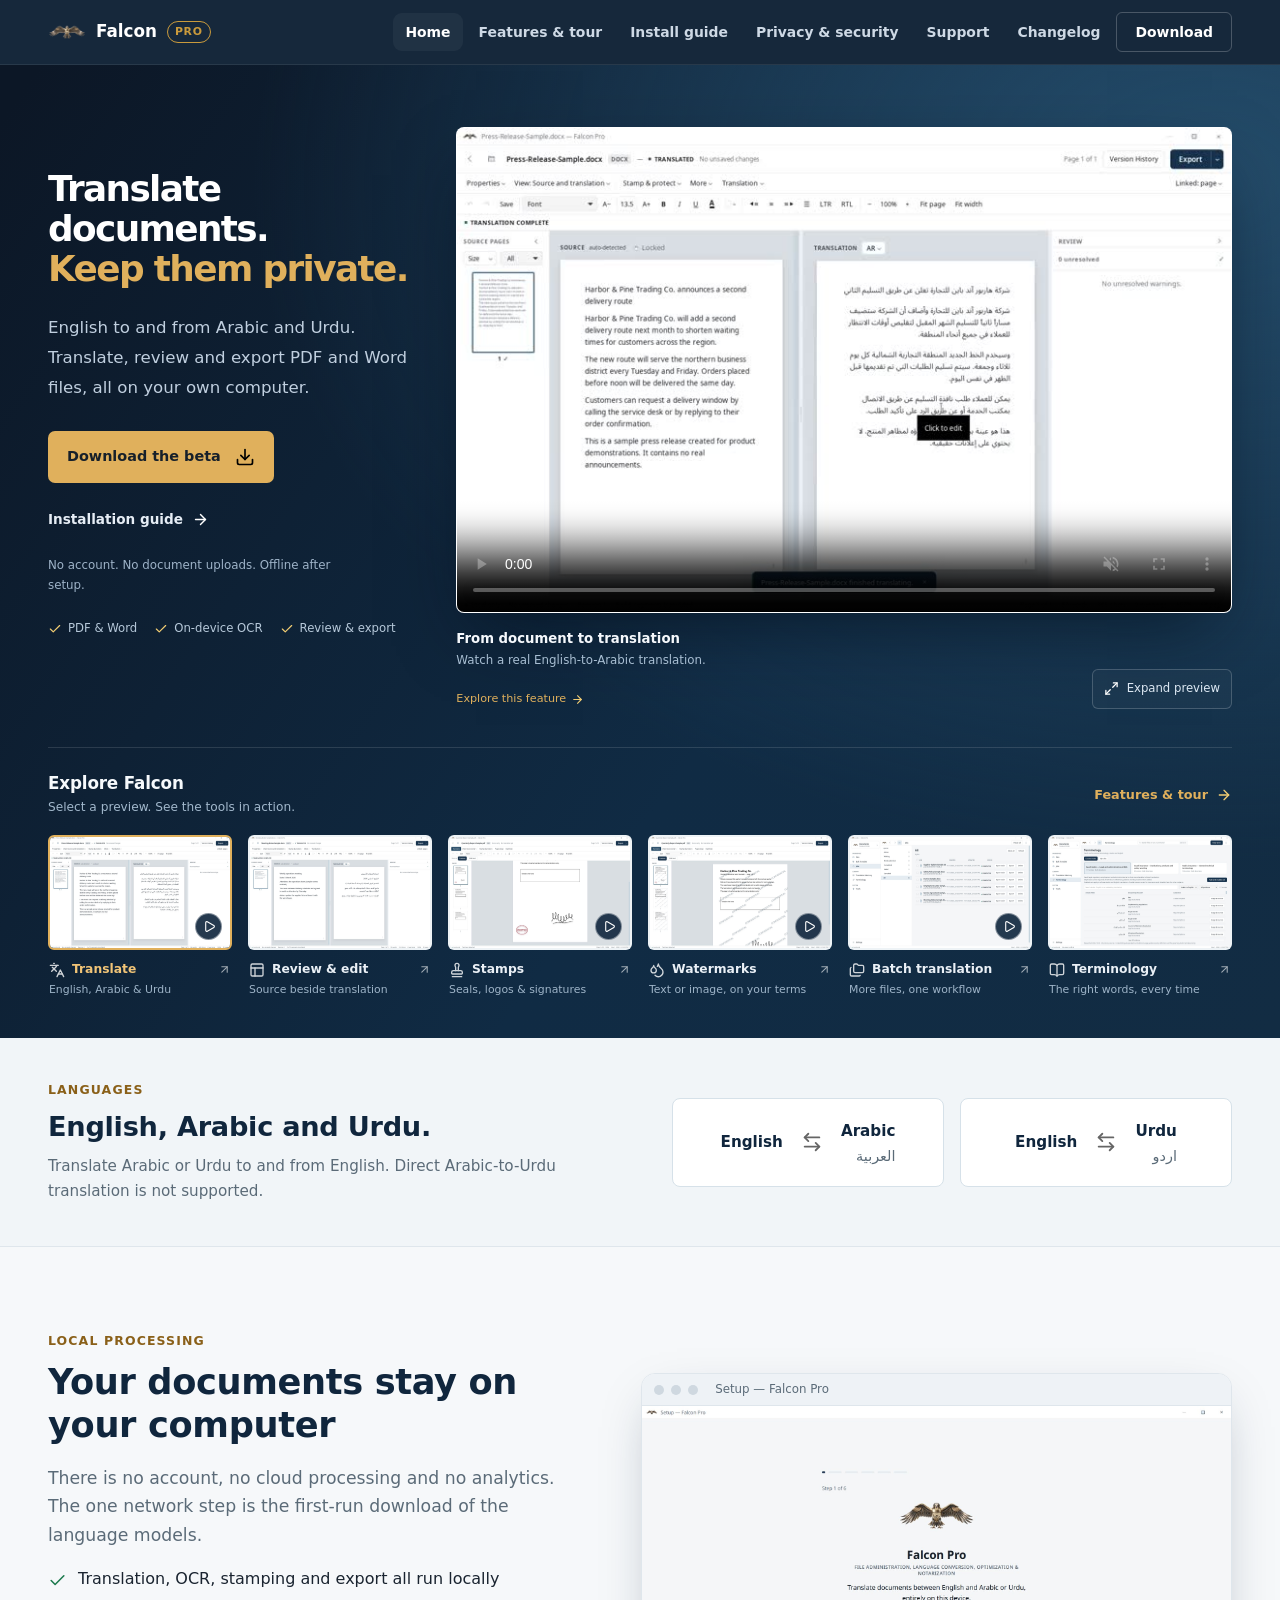
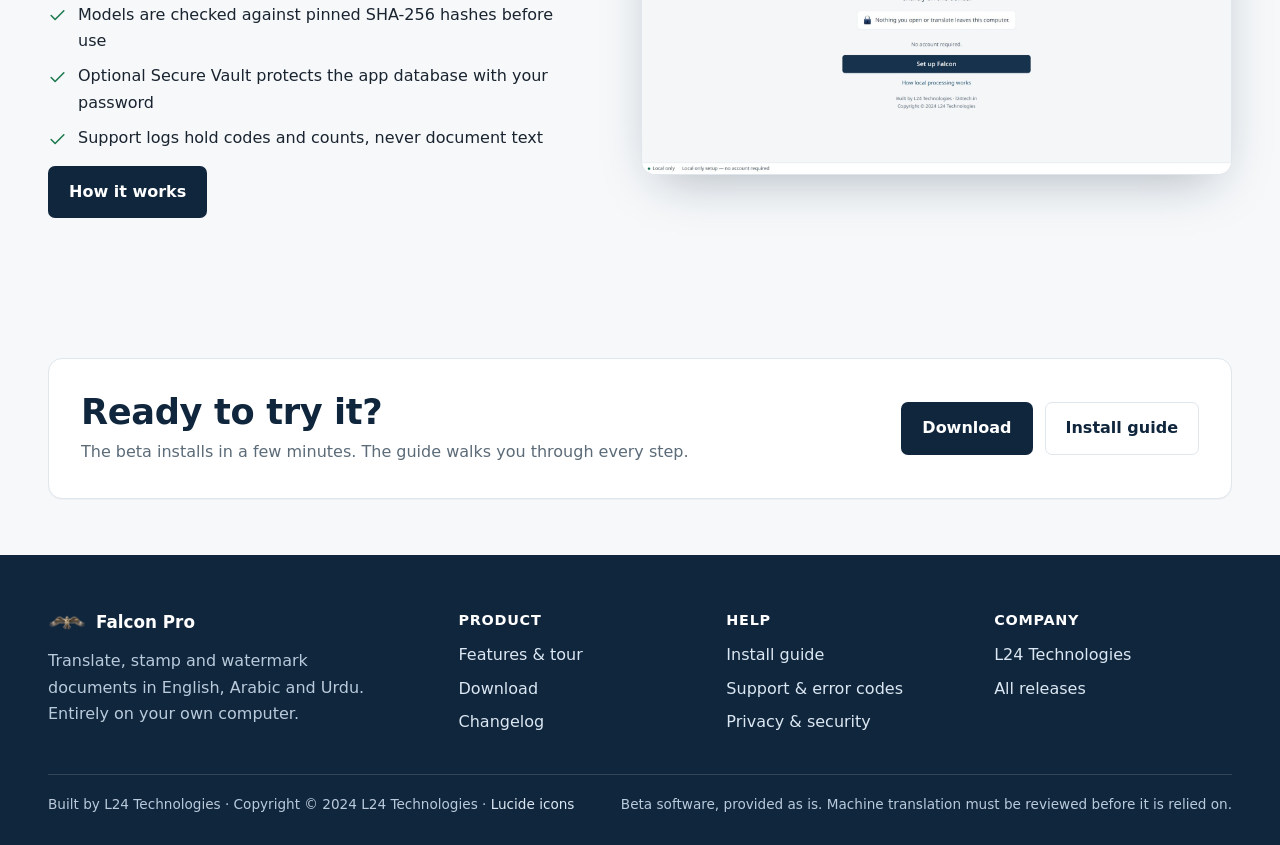
==== index.html @ 20621e96 "Falcon Pro website" ====
<!doctype html>
<html lang="en"><head><meta charset="utf-8"><meta name="viewport" content="width=device-width,initial-scale=1">
<title>Falcon Pro: private document translation for English, Arabic and Urdu</title><meta name="description" content="Translate, stamp and watermark documents in English, Arabic and Urdu entirely on your own computer. No account, no cloud."><meta name="theme-color" content="#10263d">
<link rel="icon" href="assets/img/favicon.png"><link rel="stylesheet" href="assets/css/site.css"></head>
<body class="landing-page"><a class="skip" href="#main">Skip to content</a>
<header class="site-header"><div class="wrap"><a class="brand" href="index.html"><img src="assets/img/falcon-logo.png" alt="" width="38" height="25">Falcon <small>Pro</small></a>
<button class="menu-btn" type="button" aria-expanded="false" aria-label="Menu"><img class="icon" src="assets/icons/lucide/menu.svg" alt="" width="20" height="20" aria-hidden="true"><span>Menu</span></button>
<nav class="main" aria-label="Main"><a href="index.html" aria-current="page">Home</a><a href="tour.html">Features &amp; tour</a><a href="install.html">Install guide</a><a href="privacy.html">Privacy & security</a><a href="support.html">Support</a><a href="changelog.html">Changelog</a><a class="cta" href="download.html">Download</a></nav></div></header><main id="main">
<section class="hero" aria-labelledby="hero-title">
  <div class="wrap">
    <div class="grid">
      <div class="hero-copy">
        <h1 id="hero-title">Translate documents.<br><em>Keep them private.</em></h1>
        <p class="lead">English to and from Arabic and Urdu. Translate, review and export PDF and Word files, all on your own computer.</p>
        <div class="cta-row">
          <a class="btn gold" href="download.html">Download the beta <img class="icon" src="assets/icons/lucide/download.svg" alt="" width="20" height="20" aria-hidden="true"></a>
          <a class="hero-guide" href="install.html">Installation guide <img class="icon" src="assets/icons/lucide/arrow-right.svg" alt="" width="20" height="20" aria-hidden="true"></a>
        </div>
        <p class="hero-reassurance">No account. No document uploads. Offline after setup.</p>
        <ul class="hero-benefits" aria-label="Supported document tools">
          <li><img class="icon" src="assets/icons/lucide/check.svg" alt="" width="20" height="20" aria-hidden="true"> PDF &amp; Word</li>
          <li><img class="icon" src="assets/icons/lucide/check.svg" alt="" width="20" height="20" aria-hidden="true"> On-device OCR</li>
          <li><img class="icon" src="assets/icons/lucide/check.svg" alt="" width="20" height="20" aria-hidden="true"> Review &amp; export</li>
        </ul>
      </div>
      <figure class="hero-demo" id="feature-preview" aria-label="Falcon product preview">
        <div class="frame">
          <div class="demo-stage" id="demo-stage">
            <video id="demo-video" controls autoplay loop muted playsinline preload="metadata" width="1440" height="900" poster="assets/staticsite/samples/clips/translate-poster.jpg" aria-label="Falcon Pro translating a Word document from English to Arabic">
              <source src="assets/staticsite/samples/clips/translate.mp4" type="video/mp4">
              <a href="assets/staticsite/samples/clips/translate.mp4">Watch the translation demo</a>.
            </video>
            <img id="demo-image" src="assets/staticsite/samples/editor-compare.jpg" alt="Falcon's source and translation editor" width="1440" height="900" hidden>
          </div>
        </div>
        <figcaption class="demo-caption"><div><strong id="demo-title">From document to translation</strong><span id="demo-description">Watch a real English-to-Arabic translation.</span></div><a id="demo-link" href="tour.html#translate">Explore this feature <img class="icon" src="assets/icons/lucide/arrow-right.svg" alt="" width="20" height="20" aria-hidden="true"></a></figcaption>
      <button class="preview-expand" type="button" aria-label="Expand product preview" title="Expand product preview"><img class="icon" src="assets/icons/lucide/maximize-2.svg" alt="" width="20" height="20" aria-hidden="true"><span>Expand preview</span></button>
      </figure>
    </div>
    <div class="feature-gallery" aria-labelledby="gallery-title">
      <div class="gallery-heading"><div><h2 id="gallery-title">Explore Falcon</h2><p>Select a preview. See the tools in action.</p></div><a href="tour.html">Features &amp; tour <img class="icon" src="assets/icons/lucide/arrow-right.svg" alt="" width="20" height="20" aria-hidden="true"></a></div>
      <div class="feature-strip" role="group" aria-label="Choose a product preview">
        <button class="feature-preview" type="button" aria-pressed="true" aria-controls="feature-preview" data-preview-title="From document to translation" data-preview-description="Watch a real English-to-Arabic translation." data-preview-video="assets/staticsite/samples/clips/translate.mp4" data-preview-image="assets/staticsite/samples/clips/translate-poster.jpg" data-preview-alt="Falcon Pro translating a Word document from English to Arabic" data-preview-link="tour.html#translate">
          <span class="feature-thumb"><img src="assets/staticsite/samples/translate-result.jpg" alt="" width="1440" height="900"><span class="thumb-play" aria-hidden="true"><img class="icon" src="assets/icons/lucide/play.svg" alt="" width="20" height="20" aria-hidden="true"></span></span><span class="feature-label"><img class="icon feature-icon" src="assets/icons/lucide/languages.svg" alt="" width="20" height="20" aria-hidden="true">Translate <img class="icon" src="assets/icons/lucide/arrow-up-right.svg" alt="" width="20" height="20" aria-hidden="true"></span><span class="feature-detail">English, Arabic &amp; Urdu</span>
        </button>
        <button class="feature-preview" type="button" aria-pressed="false" aria-controls="feature-preview" data-preview-title="Review every line, side by side" data-preview-description="Keep the source in view while you refine the translation." data-preview-image="assets/staticsite/samples/editor-compare.jpg" data-preview-alt="Falcon's editor showing the English source and Arabic translation side by side" data-preview-link="tour.html#review">
          <span class="feature-thumb"><img src="assets/staticsite/samples/editor-compare.jpg" alt="" width="1440" height="900"></span><span class="feature-label"><img class="icon feature-icon" src="assets/icons/lucide/panels-top-left.svg" alt="" width="20" height="20" aria-hidden="true">Review &amp; edit <img class="icon" src="assets/icons/lucide/arrow-up-right.svg" alt="" width="20" height="20" aria-hidden="true"></span><span class="feature-detail">Source beside translation</span>
        </button>
        <button class="feature-preview" type="button" aria-pressed="false" aria-controls="feature-preview" data-preview-title="Add your finishing touches" data-preview-description="Place a signature stamp, company seal or logo on chosen pages." data-preview-video="assets/staticsite/samples/clips/stamp.mp4" data-preview-image="assets/staticsite/samples/clips/stamp-poster.jpg" data-preview-alt="Falcon placing a visual stamp on a document" data-preview-link="tour.html#stamp">
          <span class="feature-thumb"><img src="assets/staticsite/samples/stamp-result.jpg" alt="" width="1440" height="900"><span class="thumb-play" aria-hidden="true"><img class="icon" src="assets/icons/lucide/play.svg" alt="" width="20" height="20" aria-hidden="true"></span></span><span class="feature-label"><img class="icon feature-icon" src="assets/icons/lucide/stamp.svg" alt="" width="20" height="20" aria-hidden="true">Stamps <img class="icon" src="assets/icons/lucide/arrow-up-right.svg" alt="" width="20" height="20" aria-hidden="true"></span><span class="feature-detail">Seals, logos &amp; signatures</span>
        </button>
        <button class="feature-preview" type="button" aria-pressed="false" aria-controls="feature-preview" data-preview-title="Make every page unmistakably yours" data-preview-description="Add text or image watermarks with adjustable opacity and rotation." data-preview-video="assets/staticsite/samples/clips/watermark.mp4" data-preview-image="assets/staticsite/samples/clips/watermark-poster.jpg" data-preview-alt="Falcon adding a repeating confidential watermark to a PDF" data-preview-link="tour.html#watermark">
          <span class="feature-thumb"><img src="assets/staticsite/samples/watermark-result.jpg" alt="" width="1440" height="900"><span class="thumb-play" aria-hidden="true"><img class="icon" src="assets/icons/lucide/play.svg" alt="" width="20" height="20" aria-hidden="true"></span></span><span class="feature-label"><img class="icon feature-icon" src="assets/icons/lucide/droplets.svg" alt="" width="20" height="20" aria-hidden="true">Watermarks <img class="icon" src="assets/icons/lucide/arrow-up-right.svg" alt="" width="20" height="20" aria-hidden="true"></span><span class="feature-detail">Text or image, on your terms</span>
        </button>
        <button class="feature-preview" type="button" aria-pressed="false" aria-controls="feature-preview" data-preview-title="A whole folder in one run" data-preview-description="Choose files, check them, and follow the batch through to completion." data-preview-video="assets/staticsite/samples/clips/bulk.mp4" data-preview-image="assets/staticsite/samples/clips/bulk-poster.jpg" data-preview-alt="Falcon selecting multiple files and translating a batch of documents" data-preview-link="tour.html#bulk">
          <span class="feature-thumb"><img src="assets/staticsite/samples/bulk-jobs-done.jpg" alt="" width="1440" height="900"><span class="thumb-play" aria-hidden="true"><img class="icon" src="assets/icons/lucide/play.svg" alt="" width="20" height="20" aria-hidden="true"></span></span><span class="feature-label"><img class="icon feature-icon" src="assets/icons/lucide/folders.svg" alt="" width="20" height="20" aria-hidden="true">Batch translation <img class="icon" src="assets/icons/lucide/arrow-up-right.svg" alt="" width="20" height="20" aria-hidden="true"></span><span class="feature-detail">More files, one workflow</span>
        </button>
        <button class="feature-preview" type="button" aria-pressed="false" aria-controls="feature-preview" data-preview-title="Your terminology, kept consistent" data-preview-description="Keep approved Arabic and English terms close to every translation." data-preview-image="assets/staticsite/samples/terminology.jpg" data-preview-alt="Falcon's terminology page showing curated Arabic and English terms" data-preview-link="tour.html#terms">
          <span class="feature-thumb"><img src="assets/staticsite/samples/terminology.jpg" alt="" width="1440" height="900"></span><span class="feature-label"><img class="icon feature-icon" src="assets/icons/lucide/book-open.svg" alt="" width="20" height="20" aria-hidden="true">Terminology <img class="icon" src="assets/icons/lucide/arrow-up-right.svg" alt="" width="20" height="20" aria-hidden="true"></span><span class="feature-detail">The right words, every time</span>
        </button>
      </div>
      <p class="gallery-status" aria-live="polite" aria-atomic="true"></p>
    </div>
  </div>
</section>
<section class="language-section" aria-labelledby="language-title"><div class="wrap language-layout">
<div><div class="kicker">Languages</div><h2 id="language-title">English, Arabic and Urdu.</h2><p>Translate Arabic or Urdu to and from English. Direct Arabic-to-Urdu translation is not supported.</p></div>
<div class="language-pairs" aria-label="Supported translation directions">
<div class="language-pair" role="group" aria-label="English to and from Arabic"><span>English</span><img class="icon" src="assets/icons/lucide/arrow-left-right.svg" alt="" width="20" height="20" aria-hidden="true"><span>Arabic <small lang="ar" dir="rtl">العربية</small></span></div>
<div class="language-pair" role="group" aria-label="English to and from Urdu"><span>English</span><img class="icon" src="assets/icons/lucide/arrow-left-right.svg" alt="" width="20" height="20" aria-hidden="true"><span>Urdu <small lang="ur" dir="rtl">اردو</small></span></div>
</div></div></section>

<section><div class="wrap split"><div><div class="kicker">Local processing</div><h2>Your documents stay on your computer</h2>
<p class="sub">There is no account, no cloud processing and no analytics. The one network step is the first-run download of the language models.</p>
<ul class="tick"><li>Translation, OCR, stamping and export all run locally</li><li>Models are checked against pinned SHA-256 hashes before use</li><li>Optional Secure Vault protects the app database with your password</li><li>Support logs hold codes and counts, never document text</li></ul>
<a class="btn navy" href="privacy.html">How it works</a></div>
<div class="frame"><div class="bar"><i></i><i></i><i></i><span>Setup &mdash; Falcon Pro</span></div><img src="assets/screens/welcome.jpg" alt="Falcon Pro welcome screen: nothing you open or translate leaves this computer"></div></div></section>


<section class="tight"><div class="wrap"><div class="card" style="display:flex;flex-wrap:wrap;gap:20px;align-items:center;justify-content:space-between;padding:32px"><div><h2 style="margin:0 0 6px">Ready to try it?</h2><p style="margin:0;color:var(--muted)">The beta installs in a few minutes. The guide walks you through every step.</p></div><div class="cta-row" style="margin:0"><a class="btn navy" href="download.html">Download</a><a class="btn line" href="install.html">Install guide</a></div></div></div></section></main><footer class="site-footer"><div class="wrap"><div class="foot-grid">
<div><a class="brand" href="index.html" style="color:#fff"><img src="assets/img/falcon-logo.png" alt="" width="38" height="25">Falcon Pro</a><p style="margin-top:12px;max-width:34ch">Translate, stamp and watermark documents in English, Arabic and Urdu. Entirely on your own computer.</p></div>
<div><h4>Product</h4><ul><li><a href="tour.html">Features &amp; tour</a></li><li><a href="download.html">Download</a></li><li><a href="changelog.html">Changelog</a></li></ul></div>
<div><h4>Help</h4><ul><li><a href="install.html">Install guide</a></li><li><a href="support.html">Support &amp; error codes</a></li><li><a href="privacy.html">Privacy &amp; security</a></li></ul></div>
<div><h4>Company</h4><ul><li><a href="https://l24tech.in" rel="noopener">L24 Technologies</a></li><li><a data-releases-url href="https://github.com/anushkrishnav/falcon-downloads/releases" rel="noopener">All releases</a></li></ul></div></div>
<div class="legal"><span>Built by L24 Technologies &middot; Copyright &copy; 2024 L24 Technologies &middot; <a href="assets/icons/lucide/LICENSE">Lucide icons</a></span><span>Beta software, provided as is. Machine translation must be reviewed before it is relied on.</span></div></div></footer>
<script src="assets/js/site.js" defer></script></body></html>
---- assets/css/site.css ----
:root{--navy:#10263d;--navy-2:#17324d;--navy-3:#315d7a;--gold:#c99a3c;--gold-2:#e2b861;--ink:#1a2430;--muted:#5b6b78;--line:#dfe6ec;--bg:#f6f8fa;--card:#fff;--ok:#1c7a4d;--warn:#a5651a;--radius:14px;--shadow:0 18px 50px -18px rgba(16,38,61,.35);--font:"Segoe UI",system-ui,-apple-system,"Noto Sans","Helvetica Neue",Arial,sans-serif}
*{box-sizing:border-box}html{scroll-behavior:smooth}
body{margin:0;font-family:var(--font);color:var(--ink);background:var(--bg);line-height:1.65;-webkit-font-smoothing:antialiased}
img{max-width:100%;display:block}a{color:var(--navy-3);text-decoration-thickness:1px;text-underline-offset:3px}a:hover{color:var(--navy)}
h1,h2,h3{line-height:1.2;color:var(--navy);margin:0 0 .5em;letter-spacing:-.01em}h1{font-size:clamp(2.2rem,5vw,3.6rem)}h2{font-size:clamp(1.6rem,3vw,2.2rem)}h3{font-size:1.15rem}
p{margin:0 0 1em}code,kbd{font-family:ui-monospace,"Cascadia Code",Consolas,monospace;font-size:.9em;background:#eaf0f5;border:1px solid #d9e3eb;border-radius:6px;padding:.08em .4em}
.wrap{max-width:1120px;margin:0 auto;padding:0 24px}.narrow{max-width:800px}
.skip{position:absolute;left:-999px}.skip:focus{left:12px;top:12px;background:#fff;padding:8px 12px;z-index:99;border-radius:8px}
/* header */
.site-header{position:sticky;top:0;z-index:30;background:rgba(255,255,255,.88);backdrop-filter:saturate(1.4) blur(12px);border-bottom:1px solid var(--line)}
.site-header .wrap{display:flex;align-items:center;gap:20px;height:64px}
.brand{display:flex;align-items:center;gap:10px;font-weight:700;color:var(--navy);text-decoration:none;font-size:1.05rem}.brand img{width:38px;height:auto}
.brand small{font-weight:600;color:var(--gold);letter-spacing:.06em;text-transform:uppercase;font-size:.68rem;border:1px solid var(--gold);border-radius:999px;padding:1px 7px}
nav.main{margin-left:auto;display:flex;gap:4px;align-items:center}nav.main a{color:var(--ink);text-decoration:none;padding:8px 12px;border-radius:9px;font-weight:550;font-size:.95rem}
nav.main a:hover,nav.main a[aria-current=page]{background:#eaf0f5;color:var(--navy)}nav.main a.cta{background:var(--navy);color:#fff}nav.main a.cta:hover{background:var(--navy-3)}
.menu-btn{display:none;margin-left:auto;background:none;border:1px solid var(--line);border-radius:10px;padding:8px 10px;font:inherit;cursor:pointer}
@media(max-width:860px){.menu-btn{display:block}nav.main{display:none;position:absolute;top:64px;left:0;right:0;background:#fff;border-bottom:1px solid var(--line);flex-direction:column;align-items:stretch;padding:10px 16px}nav.main.open{display:flex}}
.btn{display:inline-flex;align-items:center;gap:8px;border-radius:11px;padding:12px 20px;font-weight:650;text-decoration:none;border:1px solid transparent;cursor:pointer;font:inherit;font-weight:650}
.btn.gold{background:var(--gold);color:#1b1405}.btn.gold:hover{background:var(--gold-2);color:#1b1405}.btn.ghost{border-color:rgba(255,255,255,.35);color:#fff}.btn.ghost:hover{background:rgba(255,255,255,.1);color:#fff}
.btn.navy{background:var(--navy);color:#fff}.btn.navy:hover{background:var(--navy-3);color:#fff}.btn.line{border-color:var(--line);background:#fff;color:var(--navy)}.btn.line:hover{border-color:var(--navy-3)}
.btn[aria-disabled=true]{opacity:.55;pointer-events:none}.cta-row{display:flex;flex-wrap:wrap;gap:12px;margin-top:28px}
/* window frame */
.frame{background:#fff;border-radius:14px;box-shadow:var(--shadow);border:1px solid rgba(255,255,255,.25);overflow:hidden}
.frame .bar{display:flex;align-items:center;gap:7px;height:32px;padding:0 12px;background:#eef2f6;border-bottom:1px solid var(--line)}.frame .bar i{width:10px;height:10px;border-radius:50%;background:#cfd8e0}.frame .bar span{margin-left:10px;font-size:.74rem;color:var(--muted)}
.frame img{width:100%;height:auto}
/* sections */
section{padding:84px 0}section.tight{padding:56px 0}.alt{background:#fff;border-block:1px solid var(--line)}
.kicker{color:#8a6019;font-weight:700;letter-spacing:.09em;text-transform:uppercase;font-size:.78rem;margin-bottom:10px}.sub{color:var(--muted);font-size:1.08rem;max-width:62ch}
.cards{display:grid;grid-template-columns:repeat(auto-fit,minmax(250px,1fr));gap:18px;margin-top:34px}
.card{background:var(--card);border:1px solid var(--line);border-radius:var(--radius);padding:24px;box-shadow:0 1px 0 rgba(16,38,61,.03)}.card h3{margin-bottom:.4em}.card p{color:var(--muted);margin:0}
.card .ico{width:42px;height:42px;border-radius:11px;background:linear-gradient(145deg,var(--navy-2),var(--navy-3));display:grid;place-items:center;margin-bottom:14px;color:var(--gold-2)}
.split{display:grid;grid-template-columns:1fr 1.1fr;gap:56px;align-items:center}.split.rev{grid-template-columns:1.1fr 1fr}@media(max-width:940px){.split,.split.rev{grid-template-columns:1fr;gap:28px}}
.split .frame{box-shadow:var(--shadow);border-color:var(--line)}
ul.tick{list-style:none;padding:0;margin:14px 0}ul.tick li{position:relative;padding-left:30px;margin:9px 0}ul.tick li:before{content:"";position:absolute;left:0;top:.45em;width:16px;height:16px;border-radius:50%;background:var(--ok)}
.stats{display:grid;grid-template-columns:repeat(auto-fit,minmax(180px,1fr));gap:16px;margin-top:30px}.stat{background:#fff;border:1px solid var(--line);border-radius:var(--radius);padding:18px 20px}.stat b{display:block;font-size:1.7rem;color:var(--navy)}.stat span{color:var(--muted);font-size:.92rem}
.langs{display:flex;flex-wrap:wrap;gap:10px;margin-top:20px}.lang{background:#fff;border:1px solid var(--line);border-radius:12px;padding:10px 16px;font-weight:600;color:var(--navy)}.lang span{color:var(--gold);margin:0 6px}
.rtl{direction:rtl;font-family:"Noto Naskh Arabic","Segoe UI",Tahoma,serif}
/* steps */
ol.steps{counter-reset:s;list-style:none;padding:0;margin:26px 0}ol.steps>li{counter-increment:s;position:relative;padding:0 0 26px 62px;border-left:2px solid var(--line);margin-left:19px}ol.steps>li:last-child{border-color:transparent}
ol.steps>li:before{content:counter(s);position:absolute;left:-21px;top:-2px;width:40px;height:40px;border-radius:50%;background:var(--navy);color:#fff;display:grid;place-items:center;font-weight:700;box-shadow:0 0 0 6px var(--bg)}
.alt ol.steps>li:before{box-shadow:0 0 0 6px #fff}ol.steps h3{margin:.1em 0 .35em}ol.steps p{margin:0 0 .6em;color:#33414e}
.callout{border:1px solid #ecd7a8;background:#fff8e6;border-radius:12px;padding:14px 16px;margin:14px 0;color:#5a4410}.callout.info{border-color:#c8dcec;background:#eef6fc;color:#1f4766}.callout.ok{border-color:#bfe0cf;background:#eefaf3;color:#145c3a}.callout b{color:inherit}
pre{background:#0f1f30;color:#dbe7f2;border-radius:12px;padding:16px 18px;overflow:auto;font-size:.88rem;line-height:1.55;position:relative;margin:12px 0}pre code{background:none;border:0;padding:0;color:inherit}
.copy{position:absolute;right:10px;top:10px;background:rgba(255,255,255,.1);border:1px solid rgba(255,255,255,.2);color:#cfe0ee;border-radius:8px;font-size:.75rem;padding:3px 9px;cursor:pointer}.copy:hover{background:rgba(255,255,255,.2)}
.tabs{display:flex;gap:6px;border-bottom:1px solid var(--line);margin:26px 0 0}.tab{background:none;border:0;padding:11px 18px;font:inherit;font-weight:650;color:var(--muted);cursor:pointer;border-bottom:3px solid transparent;margin-bottom:-1px}.tab[aria-selected=true]{color:var(--navy);border-color:var(--gold)}.panel[hidden]{display:none}
/* download */
.dl-hero{background:linear-gradient(160deg,var(--navy),var(--navy-2));color:#dbe7f2;padding:64px 0}.dl-hero h1{color:#fff}
.dl-card{background:#fff;border:1px solid var(--line);border-radius:18px;padding:28px;box-shadow:var(--shadow);margin-top:-48px;position:relative}
.dl-grid{display:grid;grid-template-columns:repeat(auto-fit,minmax(280px,1fr));gap:16px;margin-top:18px}
.dl-item{border:1px solid var(--line);border-radius:14px;padding:18px;background:#fbfcfd}.dl-item.rec{border-color:var(--gold);background:#fffaf0}.dl-item h3{margin-bottom:.2em}.dl-item .meta{color:var(--muted);font-size:.88rem;margin-bottom:12px}
.badge{display:inline-block;border-radius:999px;font-size:.72rem;font-weight:700;letter-spacing:.05em;text-transform:uppercase;padding:2px 9px;background:#e6edf3;color:var(--navy)}.badge.gold{background:#fbeccb;color:#7a5310}.badge.ok{background:#d9f1e4;color:#145c3a}.badge.warn{background:#fde7d2;color:#8a4a0e}
table{width:100%;border-collapse:collapse;background:#fff;border:1px solid var(--line);border-radius:12px;overflow:hidden;font-size:.94rem}th,td{text-align:left;padding:11px 14px;border-bottom:1px solid var(--line);vertical-align:top}th{background:#f0f4f7;color:var(--navy);font-size:.82rem;letter-spacing:.04em;text-transform:uppercase}tr:last-child td{border-bottom:0}
.hash{font-family:ui-monospace,Consolas,monospace;font-size:.78rem;word-break:break-all;color:#33414e}
.timeline{border-left:2px solid var(--line);margin:30px 0 0 8px;padding-left:28px}.rel{position:relative;margin-bottom:34px}.rel:before{content:"";position:absolute;left:-37px;top:7px;width:14px;height:14px;border-radius:50%;background:var(--gold);box-shadow:0 0 0 5px var(--bg)}.rel h3{display:flex;gap:10px;align-items:center;flex-wrap:wrap}.rel .date{color:var(--muted);font-size:.9rem;font-weight:500}
.search{width:100%;padding:13px 16px;border:1px solid var(--line);border-radius:12px;font:inherit;background:#fff;margin:18px 0}.search:focus{outline:2px solid var(--gold);border-color:var(--gold)}
details{background:#fff;border:1px solid var(--line);border-radius:12px;padding:4px 18px;margin:10px 0}summary{cursor:pointer;font-weight:650;padding:12px 0;color:var(--navy)}details[open]{padding-bottom:12px}
/* footer */
.site-footer{background:var(--navy);color:#b9cadb;padding:54px 0 30px;margin-top:0}.site-footer a{color:#dbe7f2;text-decoration:none}.site-footer a:hover{color:#fff;text-decoration:underline}
.foot-grid{display:grid;grid-template-columns:1.6fr repeat(3,1fr);gap:30px}@media(max-width:760px){.foot-grid{grid-template-columns:1fr 1fr}}.site-footer h4{color:#fff;margin:0 0 10px;font-size:.9rem;letter-spacing:.05em;text-transform:uppercase}.site-footer ul{list-style:none;padding:0;margin:0}.site-footer li{margin:7px 0}
.legal{border-top:1px solid rgba(255,255,255,.14);margin-top:30px;padding-top:18px;font-size:.85rem;display:flex;gap:18px;flex-wrap:wrap;justify-content:space-between}
.page-head{background:linear-gradient(160deg,var(--navy),var(--navy-2));color:#c9d8e6;padding:56px 0 52px}.page-head h1{color:#fff;font-size:clamp(2rem,4vw,2.8rem)}.page-head p{max-width:62ch;margin:0;font-size:1.1rem}
@media(prefers-reduced-motion:no-preference){.card,.btn,.dl-item{transition:transform .18s ease,box-shadow .18s ease,background .18s ease}.card:hover{transform:translateY(-3px);box-shadow:0 14px 30px -16px rgba(16,38,61,.35)}}
@media print{.site-header,.site-footer,.menu-btn{display:none}}

/* tour */
.clip{margin:0}.clip .frame video,.clip .frame img{display:block;width:100%;height:auto;background:#eef2f6}
.clip figcaption,.shots figcaption{font-size:.88rem;color:var(--muted);margin-top:10px;line-height:1.5}
.shots{display:grid;grid-template-columns:repeat(2,1fr);gap:22px;margin-top:26px}.shots.three{grid-template-columns:repeat(3,1fr)}.shots figure{margin:0}.shots .frame img{display:block;width:100%;height:auto}
@media(max-width:940px){.shots,.shots.three{grid-template-columns:1fr}}
.tour-nav{display:flex;flex-wrap:wrap;gap:10px;margin:22px 0 0}.tour-nav a{padding:8px 14px;border:1px solid var(--line);border-radius:999px;font-size:.88rem;color:var(--navy);text-decoration:none;background:#fff}.tour-nav a:hover{border-color:var(--gold)}
.note{font-size:.85rem;color:var(--muted);margin-top:14px}
.split figure{margin:0}
.frame video{display:block;width:100%;height:auto;background:#eef2f6}
/* Downloaded Lucide icons share a single size and visual language. */
.icon{display:inline-block;flex-shrink:0;width:20px;height:20px;vertical-align:middle;object-fit:contain}
.inline-icon{width:15px;height:15px;margin:0 3px}
.btn{border-radius:7px}.menu-btn{align-items:center;gap:8px}.menu-btn .icon{width:18px;height:18px}
ul.tick li:before{background:var(--ok);mask:url("../icons/lucide/check.svg") center/contain no-repeat;border-radius:0;width:19px;height:19px;top:.3em}
/* Landing: navy gradient, a readable product demo and one interactive feature gallery. */
.landing-page .wrap{max-width:1680px;padding-inline:48px}
.landing-page .site-header{background:#0d2033f5;border-color:#ffffff14;backdrop-filter:blur(14px)}
.landing-page .brand{color:#fff}.landing-page nav.main a{color:#ced9e5;font-size:.87rem}
.landing-page nav.main a:hover,.landing-page nav.main a[aria-current=page]{background:#ffffff0c;color:#fff}
.landing-page nav.main a.cta{border:1px solid #ffffff38;background:transparent;color:#fff;padding-inline:18px;border-radius:6px}
.landing-page .menu-btn{color:#eef3f8;border-color:#ffffff38}
.landing-page .menu-btn .icon{filter:invert(1)}
.hero{color:#d3deea;background:radial-gradient(ellipse at 95% 12%,#244c6a 0,transparent 56%),linear-gradient(125deg,#0c1726 2%,#102b44 60%,#122c43);padding:62px 0 32px;overflow:hidden}
.hero .grid{display:grid;grid-template-columns:minmax(305px,.72fr) minmax(0,1.55fr);gap:48px;align-items:center}
.hero-copy{padding:0 0 28px}
.hero h1{font-size:clamp(2rem,2.8vw,3rem);line-height:1.12;letter-spacing:-.045em;margin:0 0 24px;color:#fff}
.hero h1 em{font-style:normal;color:#e0b05c}
.hero p.lead{font-size:1.04rem;line-height:1.8;max-width:42ch;color:#c0cfdf;margin:0 0 28px}
.hero .cta-row{margin:0;align-items:center;gap:14px}
.hero .btn{padding:13px 18px;gap:14px;font-size:.9rem;min-height:50px}
.hero .btn.gold{background:#e0b05c;color:#17202a}.hero .btn.gold:hover{background:#ecc17b}
.hero-guide{display:inline-flex;gap:9px;align-items:center;color:#e6edf5;font-size:.85rem;font-weight:550;text-decoration:none;padding:11px 0}
.hero-guide .icon{width:17px;height:17px;filter:invert(1)}
.hero-guide:hover{color:#fff;text-decoration:underline}
.hero-reassurance{font-size:.74rem;color:#9eb3c8;margin:15px 0 0;max-width:40ch}
.hero-benefits{display:flex;flex-wrap:wrap;gap:10px 17px;list-style:none;margin:24px 0 0;padding:0;color:#b7c9da;font-size:.73rem}
.hero-benefits li{display:flex;align-items:center;gap:6px}
.hero-benefits .icon{width:14px;height:14px;filter:invert(83%) sepia(39%) saturate(522%) hue-rotate(347deg) brightness(95%)}
.hero-demo{margin:0;min-width:0;position:relative;scroll-margin-top:90px}
.hero-demo .frame{border:1px solid #ffffff2b;border-radius:8px;box-shadow:0 28px 70px -20px #020c18a8}
.demo-stage{aspect-ratio:8/5;background:#eaf0f4}
.demo-stage video,.demo-stage img{display:block;width:100%;height:100%;object-fit:contain}
.demo-stage [hidden]{display:none}
.demo-stage:fullscreen{width:100vw;height:100vh;background:#080f18;aspect-ratio:auto;display:grid;place-items:center}
.demo-stage:fullscreen video,.demo-stage:fullscreen img{max-height:100vh;object-fit:contain}
.demo-caption{display:flex;flex-direction:column;align-items:flex-start;justify-content:center;gap:16px;margin:15px 0 0;padding-right:145px;min-height:44px}
.demo-caption strong{display:block;color:#f5f8fc;font-size:.83rem;font-weight:600}
.demo-caption #demo-description{display:block;color:#a8bed2;font-size:.74rem;line-height:1.5;margin-top:3px}
.demo-caption a{display:inline-flex;align-items:center;gap:5px;color:#e0b05c;text-decoration:none;font-size:.7rem;margin-top:4px}.demo-caption a .icon{width:13px;height:13px;filter:invert(83%) sepia(39%) saturate(522%) hue-rotate(347deg) brightness(95%)}.demo-caption a:hover{text-decoration:underline}
.preview-expand{position:absolute;right:0;bottom:0;display:inline-flex;align-items:center;gap:8px;min-height:40px;border:1px solid #ffffff30;border-radius:6px;padding:7px 11px;color:#dde8f3;background:#ffffff07;font:inherit;font-size:.73rem;cursor:pointer}
.preview-expand:hover{background:#ffffff13}.preview-expand .icon{width:15px;height:15px;filter:invert(1)}
.feature-gallery{border-top:1px solid #ffffff1f;padding-top:25px;margin-top:38px}
.gallery-heading{display:flex;justify-content:space-between;align-items:center;gap:16px;margin-bottom:18px}
.gallery-heading h2{font-size:1.05rem;letter-spacing:-.01em;margin:0;font-weight:600;color:#f6f9fc}
.gallery-heading p{color:#a2b8cc;font-size:.76rem;margin:4px 0 0}
.gallery-heading a{display:inline-flex;align-items:center;gap:8px;color:#e0b05c;text-decoration:none;font-size:.8rem;font-weight:600}
.gallery-heading a:hover{text-decoration:underline}.gallery-heading a .icon{width:16px;height:16px;filter:invert(83%) sepia(39%) saturate(522%) hue-rotate(347deg) brightness(95%)}
.feature-strip{display:grid;grid-template-columns:repeat(6,minmax(0,1fr));gap:16px}
.feature-preview{appearance:none;text-align:left;font:inherit;color:inherit;background:transparent;padding:0 0 8px;border:0;border-radius:6px;cursor:pointer;min-width:0}
.feature-thumb{display:block;position:relative;aspect-ratio:8/5;overflow:hidden;border:2px solid #ffffff2b;border-radius:6px;background:#eaf0f4;transition:border-color .15s ease}
.feature-thumb img{height:100%;width:100%;object-fit:cover}
.feature-preview[aria-pressed=true] .feature-thumb{border-color:#e0b05c}
.feature-preview:hover .feature-thumb{border-color:#b7cfdf}
.feature-label{display:flex;align-items:center;gap:7px;font-size:.77rem;line-height:1.4;color:#eaf0f6;font-weight:550;margin:11px 1px 0}
.feature-label .icon{filter:invert(1);width:16px;height:16px;opacity:.8}.feature-label .icon:last-child{margin-left:auto;width:13px;height:13px;opacity:.6}
.feature-preview[aria-pressed=true] .feature-label{color:#f1c477}
.feature-detail{display:block;font-size:.68rem;line-height:1.5;color:#9eb4c8;margin:4px 1px 0}
.thumb-play{position:absolute;right:8px;bottom:8px;display:grid;place-items:center;background:#10263de8;border:1px solid #ffffff70;width:27px;height:27px;border-radius:50%}
.thumb-play .icon{width:13px;height:13px;filter:invert(1);margin-left:1px}
.gallery-status{position:absolute;width:1px;height:1px;padding:0;margin:-1px;overflow:hidden;clip-path:inset(50%);white-space:nowrap}
.landing-page :is(a,button,video):focus-visible{outline:3px solid #e0b05c;outline-offset:4px}
.language-section{background:#f1f5f8;border-bottom:1px solid var(--line);padding:42px 0}
.language-layout{display:grid;grid-template-columns:1fr 1fr;gap:64px;align-items:center}
.language-layout h2{font-size:1.7rem;margin-bottom:10px}.language-layout p{font-size:.95rem;color:var(--muted);max-width:57ch;margin:0}
.language-pairs{display:grid;grid-template-columns:1fr 1fr;gap:16px}
.language-pair{display:flex;align-items:center;justify-content:center;gap:18px;padding:20px 16px;background:#fff;border:1px solid #d6e1e9;border-radius:8px;color:var(--navy);font-weight:600;font-size:.95rem}
.language-pair .icon{width:22px;height:22px;opacity:.6}
.language-pair small{display:block;font-size:.9rem;color:var(--muted);font-weight:400;line-height:1.3;margin-top:3px}
@media(min-width:1700px){.hero .grid{gap:64px}.hero-copy{max-width:500px}}
@media(max-width:1190px){
 .landing-page .wrap{padding-inline:32px}.hero .grid{grid-template-columns:minmax(290px,.8fr) minmax(0,1.4fr);gap:30px}
 .hero .cta-row{gap:8px}.hero .btn{font-size:.84rem;padding-inline:14px}.hero-guide{font-size:.78rem}
 .landing-page .menu-btn{display:flex}.landing-page nav.main{display:none;position:absolute;top:64px;left:0;right:0;background:#0d2033;border-bottom:1px solid #ffffff20;flex-direction:column;align-items:stretch;padding:12px 24px}
 .landing-page nav.main.open{display:flex}.feature-strip{gap:12px}.feature-label{font-size:.7rem}.feature-detail{font-size:.62rem}
 .language-layout{gap:32px}.language-pairs{gap:10px}.language-pair{gap:10px;font-size:.85rem;padding-inline:12px}
}
@media(max-width:900px){
 .hero{padding-top:38px}.hero .grid{grid-template-columns:1fr;gap:30px}.hero-copy{max-width:660px;padding-bottom:0}
 .hero h1{font-size:clamp(2.4rem,6vw,3.6rem)}.hero p.lead{max-width:56ch}.hero-demo{width:100%}
 .hero .btn{font-size:.9rem}.hero-guide{font-size:.85rem}.hero-benefits{margin-top:18px}
 .feature-gallery{margin-top:30px;padding-top:22px}.feature-strip{grid-template-columns:repeat(3,minmax(0,1fr));gap:18px 14px}
 .feature-label{font-size:.8rem}.feature-detail{font-size:.7rem}
 .language-layout{grid-template-columns:1fr;gap:24px}.language-pair{font-size:1rem}
}
@media(max-width:520px){
 .landing-page .wrap{padding-inline:20px}.hero{padding-top:30px;padding-bottom:22px}.hero h1{font-size:clamp(2.1rem,8.8vw,2.8rem);margin-bottom:18px}
 .hero p.lead{font-size:.96rem;margin-bottom:22px}.hero .cta-row{gap:13px}.hero .btn{font-size:.82rem;padding:12px 14px}.hero-guide{font-size:.77rem;gap:5px}
 .hero-reassurance{font-size:.7rem}.hero-benefits{font-size:.68rem;gap:8px 12px}
 .demo-caption{padding-right:37px}.demo-caption strong{font-size:.75rem}.demo-caption #demo-description{font-size:.68rem}
 .preview-expand{padding:7px;bottom:5px;border:0;min-height:32px}.preview-expand span{display:none}
 .gallery-heading h2{font-size:.96rem}.gallery-heading p{font-size:.68rem}.gallery-heading a{font-size:.71rem;gap:4px;white-space:nowrap}
 .feature-strip{grid-template-columns:repeat(2,minmax(0,1fr));gap:17px 13px}.feature-detail{font-size:.65rem}.feature-label{font-size:.75rem}
 .language-section{padding:32px 0}.language-layout h2{font-size:1.4rem}.language-layout p{font-size:.88rem}.language-pairs{grid-template-columns:1fr}.language-pair{justify-content:space-between;padding:14px 24px}.language-pair>span{min-width:70px}.language-pair>span:last-child{text-align:right}
}
@media(prefers-reduced-motion:reduce){html{scroll-behavior:auto}.feature-thumb{transition:none}}
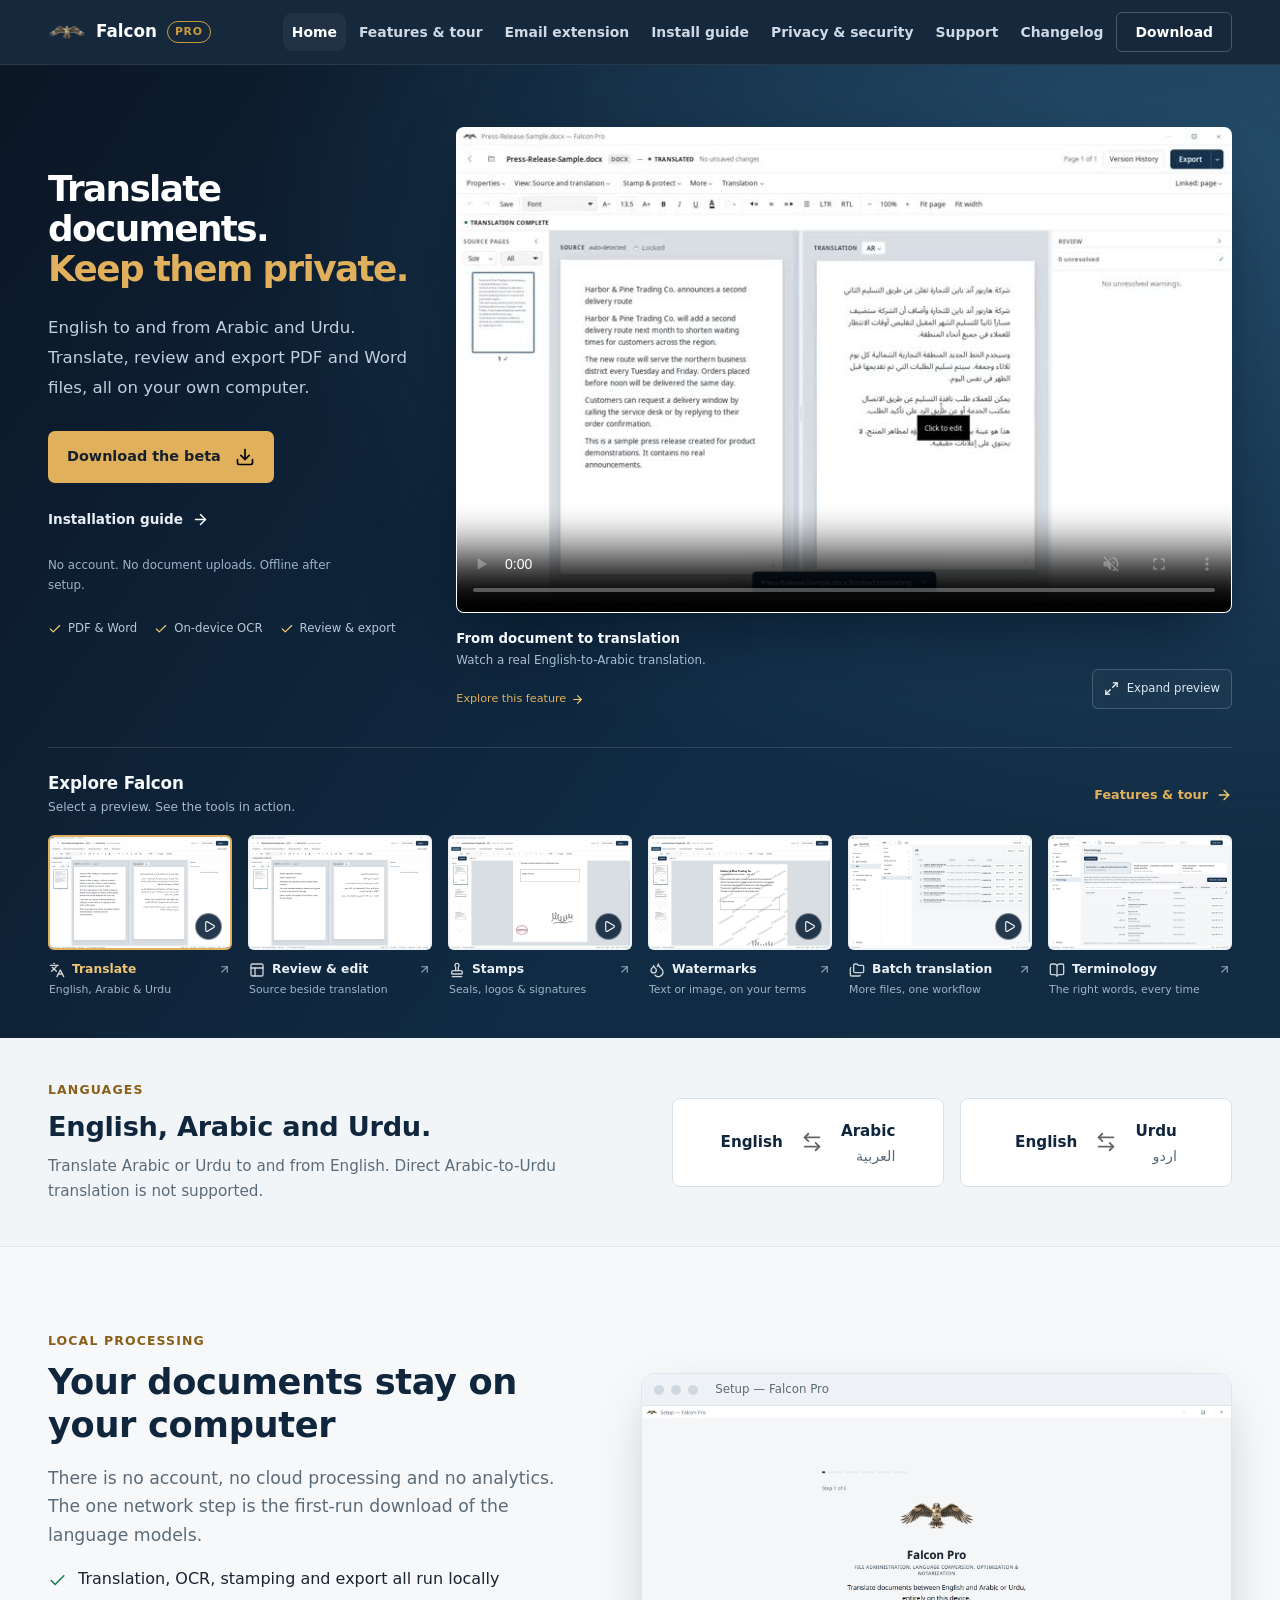
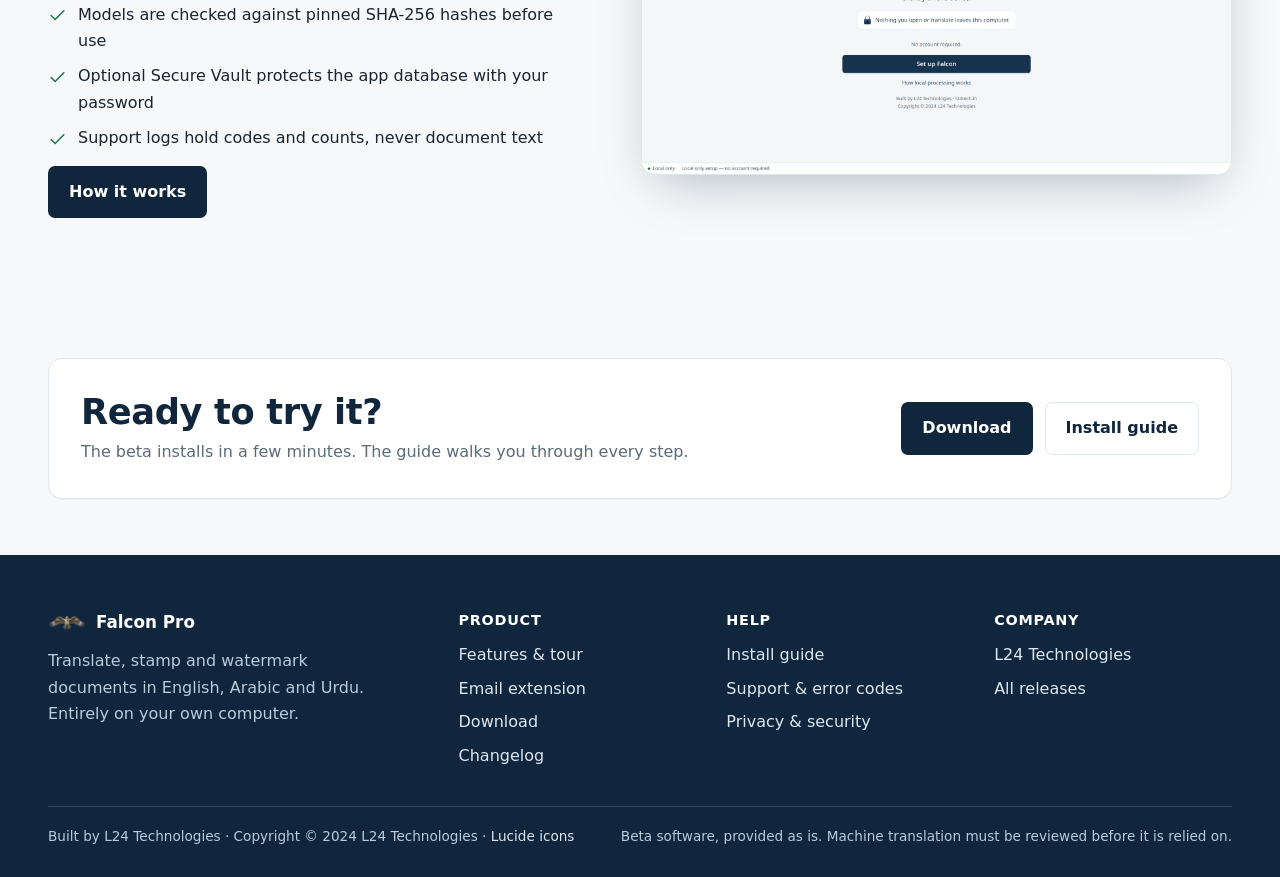
==== commit 91f4dbb8: "Falcon Pro website" ====
--- a/index.html
+++ b/index.html
@@ -5,7 +5,7 @@
 <body class="landing-page"><a class="skip" href="#main">Skip to content</a>
 <header class="site-header"><div class="wrap"><a class="brand" href="index.html"><img src="assets/img/falcon-logo.png" alt="" width="38" height="25">Falcon <small>Pro</small></a>
 <button class="menu-btn" type="button" aria-expanded="false" aria-label="Menu"><img class="icon" src="assets/icons/lucide/menu.svg" alt="" width="20" height="20" aria-hidden="true"><span>Menu</span></button>
-<nav class="main" aria-label="Main"><a href="index.html" aria-current="page">Home</a><a href="tour.html">Features &amp; tour</a><a href="install.html">Install guide</a><a href="privacy.html">Privacy & security</a><a href="support.html">Support</a><a href="changelog.html">Changelog</a><a class="cta" href="download.html">Download</a></nav></div></header><main id="main">
+<nav class="main" aria-label="Main"><a href="index.html" aria-current="page">Home</a><a href="tour.html">Features &amp; tour</a><a href="extension.html">Email extension</a><a href="install.html">Install guide</a><a href="privacy.html">Privacy & security</a><a href="support.html">Support</a><a href="changelog.html">Changelog</a><a class="cta" href="download.html">Download</a></nav></div></header><main id="main">
 <section class="hero" aria-labelledby="hero-title">
   <div class="wrap">
     <div class="grid">
@@ -79,7 +79,7 @@
 
 <section class="tight"><div class="wrap"><div class="card" style="display:flex;flex-wrap:wrap;gap:20px;align-items:center;justify-content:space-between;padding:32px"><div><h2 style="margin:0 0 6px">Ready to try it?</h2><p style="margin:0;color:var(--muted)">The beta installs in a few minutes. The guide walks you through every step.</p></div><div class="cta-row" style="margin:0"><a class="btn navy" href="download.html">Download</a><a class="btn line" href="install.html">Install guide</a></div></div></div></section></main><footer class="site-footer"><div class="wrap"><div class="foot-grid">
 <div><a class="brand" href="index.html" style="color:#fff"><img src="assets/img/falcon-logo.png" alt="" width="38" height="25">Falcon Pro</a><p style="margin-top:12px;max-width:34ch">Translate, stamp and watermark documents in English, Arabic and Urdu. Entirely on your own computer.</p></div>
-<div><h4>Product</h4><ul><li><a href="tour.html">Features &amp; tour</a></li><li><a href="download.html">Download</a></li><li><a href="changelog.html">Changelog</a></li></ul></div>
+<div><h4>Product</h4><ul><li><a href="tour.html">Features &amp; tour</a></li><li><a href="extension.html">Email extension</a></li><li><a href="download.html">Download</a></li><li><a href="changelog.html">Changelog</a></li></ul></div>
 <div><h4>Help</h4><ul><li><a href="install.html">Install guide</a></li><li><a href="support.html">Support &amp; error codes</a></li><li><a href="privacy.html">Privacy &amp; security</a></li></ul></div>
 <div><h4>Company</h4><ul><li><a href="https://l24tech.in" rel="noopener">L24 Technologies</a></li><li><a data-releases-url href="https://github.com/anushkrishnav/falcon-downloads/releases" rel="noopener">All releases</a></li></ul></div></div>
 <div class="legal"><span>Built by L24 Technologies &middot; Copyright &copy; 2024 L24 Technologies &middot; <a href="assets/icons/lucide/LICENSE">Lucide icons</a></span><span>Beta software, provided as is. Machine translation must be reviewed before it is relied on.</span></div></div></footer>
--- a/assets/css/site.css
+++ b/assets/css/site.css
@@ -14,7 +14,7 @@
 nav.main{margin-left:auto;display:flex;gap:4px;align-items:center}nav.main a{color:var(--ink);text-decoration:none;padding:8px 12px;border-radius:9px;font-weight:550;font-size:.95rem}
 nav.main a:hover,nav.main a[aria-current=page]{background:#eaf0f5;color:var(--navy)}nav.main a.cta{background:var(--navy);color:#fff}nav.main a.cta:hover{background:var(--navy-3)}
 .menu-btn{display:none;margin-left:auto;background:none;border:1px solid var(--line);border-radius:10px;padding:8px 10px;font:inherit;cursor:pointer}
-@media(max-width:860px){.menu-btn{display:block}nav.main{display:none;position:absolute;top:64px;left:0;right:0;background:#fff;border-bottom:1px solid var(--line);flex-direction:column;align-items:stretch;padding:10px 16px}nav.main.open{display:flex}}
+@media(max-width:1040px){.menu-btn{display:block}nav.main{display:none;position:absolute;top:64px;left:0;right:0;background:#fff;border-bottom:1px solid var(--line);flex-direction:column;align-items:stretch;padding:10px 16px}nav.main.open{display:flex}}
 .btn{display:inline-flex;align-items:center;gap:8px;border-radius:11px;padding:12px 20px;font-weight:650;text-decoration:none;border:1px solid transparent;cursor:pointer;font:inherit;font-weight:650}
 .btn.gold{background:var(--gold);color:#1b1405}.btn.gold:hover{background:var(--gold-2);color:#1b1405}.btn.ghost{border-color:rgba(255,255,255,.35);color:#fff}.btn.ghost:hover{background:rgba(255,255,255,.1);color:#fff}
 .btn.navy{background:var(--navy);color:#fff}.btn.navy:hover{background:var(--navy-3);color:#fff}.btn.line{border-color:var(--line);background:#fff;color:var(--navy)}.btn.line:hover{border-color:var(--navy-3)}
@@ -46,9 +46,10 @@
 /* download */
 .dl-hero{background:linear-gradient(160deg,var(--navy),var(--navy-2));color:#dbe7f2;padding:64px 0}.dl-hero h1{color:#fff}
 .dl-card{background:#fff;border:1px solid var(--line);border-radius:18px;padding:28px;box-shadow:var(--shadow);margin-top:-48px;position:relative}
-.dl-grid{display:grid;grid-template-columns:repeat(auto-fit,minmax(280px,1fr));gap:16px;margin-top:18px}
-.dl-item{border:1px solid var(--line);border-radius:14px;padding:18px;background:#fbfcfd}.dl-item.rec{border-color:var(--gold);background:#fffaf0}.dl-item h3{margin-bottom:.2em}.dl-item .meta{color:var(--muted);font-size:.88rem;margin-bottom:12px}
+.dl-grid{display:grid;grid-template-columns:repeat(auto-fit,minmax(min(280px,100%),1fr));gap:16px;margin-top:18px}
+.dl-item{min-width:0;border:1px solid var(--line);border-radius:14px;padding:18px;background:#fbfcfd}.dl-item.rec{border-color:var(--gold);background:#fffaf0}.dl-item h3{margin-bottom:.2em}.dl-item .meta{color:var(--muted);font-size:.88rem;margin-bottom:12px}
 .badge{display:inline-block;border-radius:999px;font-size:.72rem;font-weight:700;letter-spacing:.05em;text-transform:uppercase;padding:2px 9px;background:#e6edf3;color:var(--navy)}.badge.gold{background:#fbeccb;color:#7a5310}.badge.ok{background:#d9f1e4;color:#145c3a}.badge.warn{background:#fde7d2;color:#8a4a0e}
+.table-scroll{max-width:100%;overflow-x:auto}
 table{width:100%;border-collapse:collapse;background:#fff;border:1px solid var(--line);border-radius:12px;overflow:hidden;font-size:.94rem}th,td{text-align:left;padding:11px 14px;border-bottom:1px solid var(--line);vertical-align:top}th{background:#f0f4f7;color:var(--navy);font-size:.82rem;letter-spacing:.04em;text-transform:uppercase}tr:last-child td{border-bottom:0}
 .hash{font-family:ui-monospace,Consolas,monospace;font-size:.78rem;word-break:break-all;color:#33414e}
 .timeline{border-left:2px solid var(--line);margin:30px 0 0 8px;padding-left:28px}.rel{position:relative;margin-bottom:34px}.rel:before{content:"";position:absolute;left:-37px;top:7px;width:14px;height:14px;border-radius:50%;background:var(--gold);box-shadow:0 0 0 5px var(--bg)}.rel h3{display:flex;gap:10px;align-items:center;flex-wrap:wrap}.rel .date{color:var(--muted);font-size:.9rem;font-weight:500}
@@ -167,3 +168,12 @@
  .language-section{padding:32px 0}.language-layout h2{font-size:1.4rem}.language-layout p{font-size:.88rem}.language-pairs{grid-template-columns:1fr}.language-pair{justify-content:space-between;padding:14px 24px}.language-pair>span{min-width:70px}.language-pair>span:last-child{text-align:right}
 }
 @media(prefers-reduced-motion:reduce){html{scroll-behavior:auto}.feature-thumb{transition:none}}
+/* email extension page */
+.shot{margin:14px 0 0}.shot .frame{box-shadow:none;border:1px solid var(--line)}.shot img{display:block;width:100%;height:auto}.shot figcaption{font-size:.86rem;color:var(--muted);margin-top:8px;line-height:1.5}
+.shot.narrow-shot{max-width:380px}.shot-steps .shots{margin-top:14px}.shot-steps .shots figure{margin:0}
+.shots figure.shot{margin:0}details .shot{max-width:560px}
+.ext-files{display:grid;gap:12px;margin-top:16px}.ext-file{display:grid;grid-template-columns:1fr auto;gap:6px 16px;align-items:center;border:1px solid var(--line);border-radius:12px;padding:14px 16px;background:#fbfcfd}
+.ext-file h3{margin:0;font-size:1rem;word-break:break-all}.ext-file .meta{color:var(--muted);font-size:.86rem}.ext-file .hash{grid-column:1/-1}
+@media(max-width:600px){.ext-file{grid-template-columns:1fr}}
+main p code,main li code,main summary code{overflow-wrap:anywhere}
+@media(min-width:1041px){nav.main a{white-space:nowrap;padding:8px 9px;font-size:.92rem}}
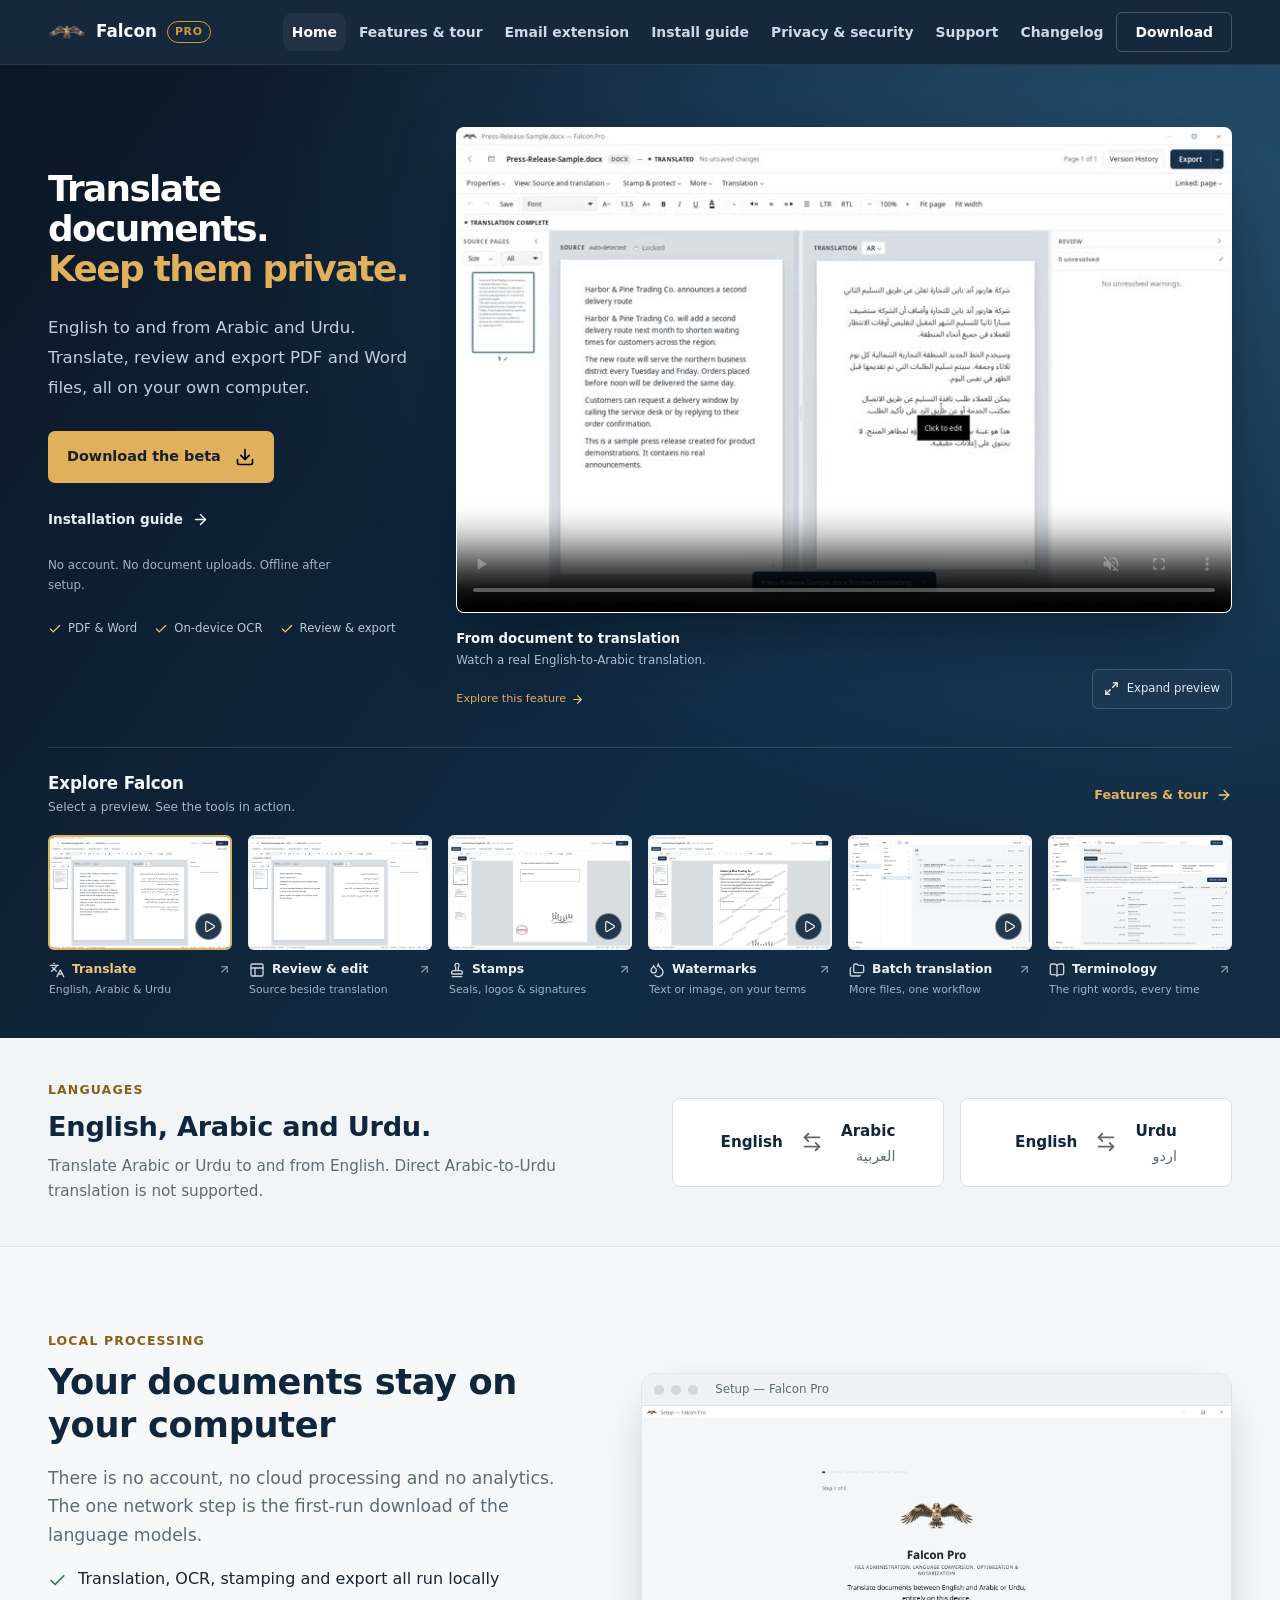
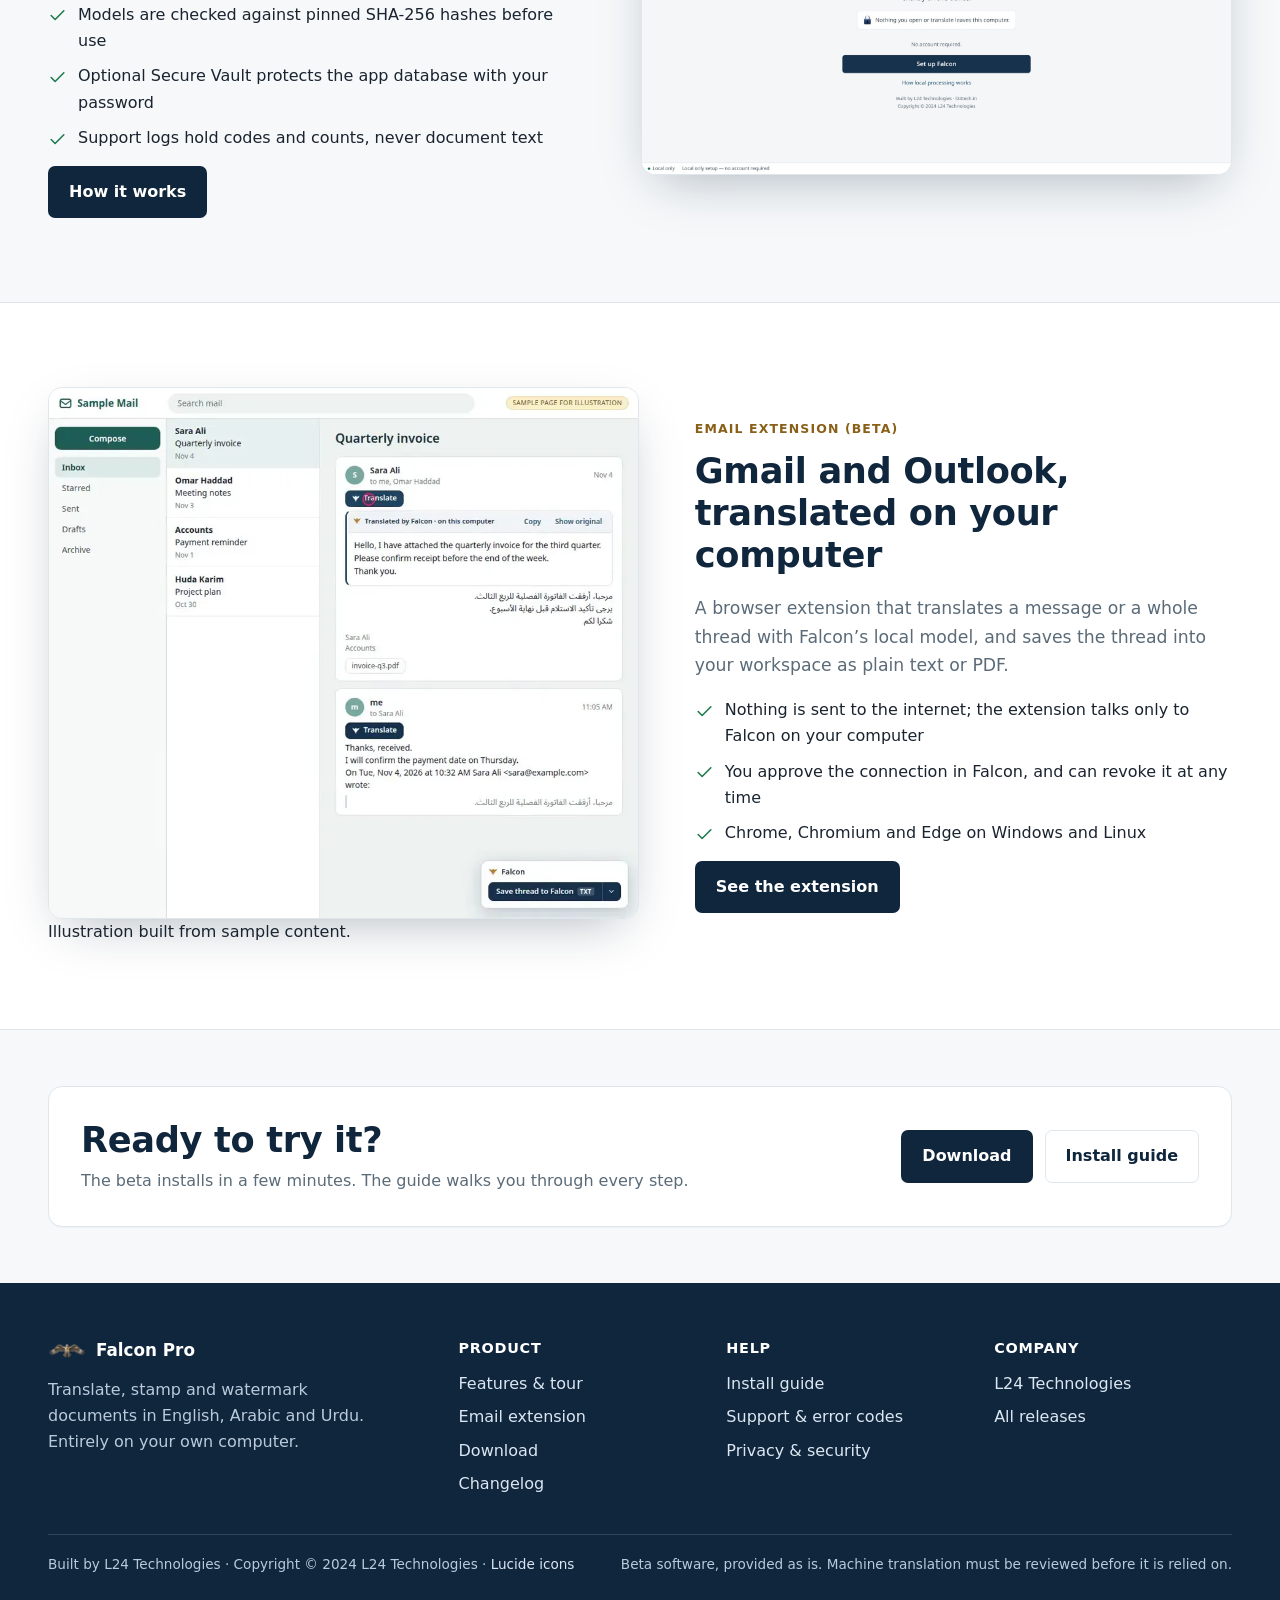
==== commit 4cf966c7: "Falcon Pro website" ====
--- a/index.html
+++ b/index.html
@@ -77,6 +77,11 @@
 <div class="frame"><div class="bar"><i></i><i></i><i></i><span>Setup &mdash; Falcon Pro</span></div><img src="assets/screens/welcome.jpg" alt="Falcon Pro welcome screen: nothing you open or translate leaves this computer"></div></div></section>
 
 
+<section class="alt"><div class="wrap split rev"><figure><div class="frame"><img src="assets/img/extension/demo-poster.webp" alt="Illustration: a translated email message with the Falcon panel above it and a Save thread button" loading="lazy" width="960" height="864"></div><figcaption>Illustration built from sample content.</figcaption></figure>
+<div><div class="kicker">Email extension (beta)</div><h2>Gmail and Outlook, translated on your computer</h2>
+<p class="sub">A browser extension that translates a message or a whole thread with Falcon&rsquo;s local model, and saves the thread into your workspace as plain text or PDF.</p>
+<ul class="tick"><li>Nothing is sent to the internet; the extension talks only to Falcon on your computer</li><li>You approve the connection in Falcon, and can revoke it at any time</li><li>Chrome, Chromium and Edge on Windows and Linux</li></ul>
+<a class="btn navy" href="extension.html">See the extension</a></div></div></section>
 <section class="tight"><div class="wrap"><div class="card" style="display:flex;flex-wrap:wrap;gap:20px;align-items:center;justify-content:space-between;padding:32px"><div><h2 style="margin:0 0 6px">Ready to try it?</h2><p style="margin:0;color:var(--muted)">The beta installs in a few minutes. The guide walks you through every step.</p></div><div class="cta-row" style="margin:0"><a class="btn navy" href="download.html">Download</a><a class="btn line" href="install.html">Install guide</a></div></div></div></section></main><footer class="site-footer"><div class="wrap"><div class="foot-grid">
 <div><a class="brand" href="index.html" style="color:#fff"><img src="assets/img/falcon-logo.png" alt="" width="38" height="25">Falcon Pro</a><p style="margin-top:12px;max-width:34ch">Translate, stamp and watermark documents in English, Arabic and Urdu. Entirely on your own computer.</p></div>
 <div><h4>Product</h4><ul><li><a href="tour.html">Features &amp; tour</a></li><li><a href="extension.html">Email extension</a></li><li><a href="download.html">Download</a></li><li><a href="changelog.html">Changelog</a></li></ul></div>
